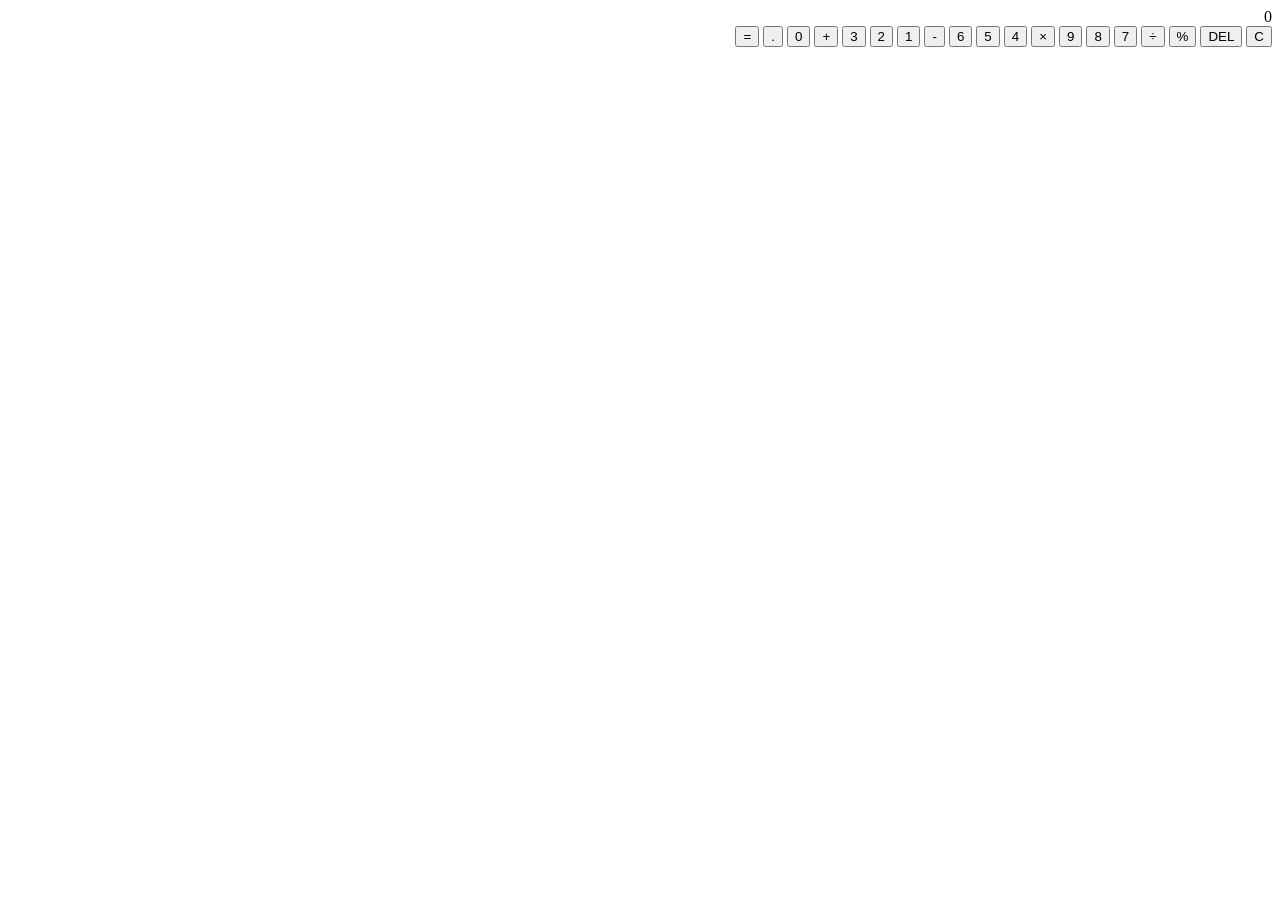
==== calculator/index.html @ 8b990c37 "Add files via upload" ====
<!DOCTYPE html>
<html lang="ar" dir="rtl">
<head>
    <meta charset="UTF-8">
    <meta name="viewport" content="width=device-width, initial-scale=1.0">
    <title>calculator</title>
    <link rel="stylesheet" href="test.css">
</head>
<body>
    <div class="calculator">
        <div class="display">
            <div class="previous-operand"></div>
            <div class="current-operand">0</div>
        </div>
        
        <div class="buttons">
            <button class="btn btn-function" data-action="clear">C</button>
            <button class="btn btn-function" data-action="delete">DEL</button>
            <button class="btn btn-function" data-action="percent">%</button>
            <button class="btn btn-operator" data-operator="/">÷</button>
            
            <button class="btn btn-number" data-number="7">7</button>
            <button class="btn btn-number" data-number="8">8</button>
            <button class="btn btn-number" data-number="9">9</button>
            <button class="btn btn-operator" data-operator="*">×</button>
            
            <button class="btn btn-number" data-number="4">4</button>
            <button class="btn btn-number" data-number="5">5</button>
            <button class="btn btn-number" data-number="6">6</button>
            <button class="btn btn-operator" data-operator="-">-</button>
            
            <button class="btn btn-number" data-number="1">1</button>
            <button class="btn btn-number" data-number="2">2</button>
            <button class="btn btn-number" data-number="3">3</button>
            <button class="btn btn-operator" data-operator="+">+</button>
            
            <button class="btn btn-number btn-zero" data-number="0">0</button>
            <button class="btn btn-number" data-number=".">.</button>
            <button class="btn btn-equals" data-action="equals">=</button>
        </div>
    </div>

    <script src="test.js"></script>
</body>
</html>
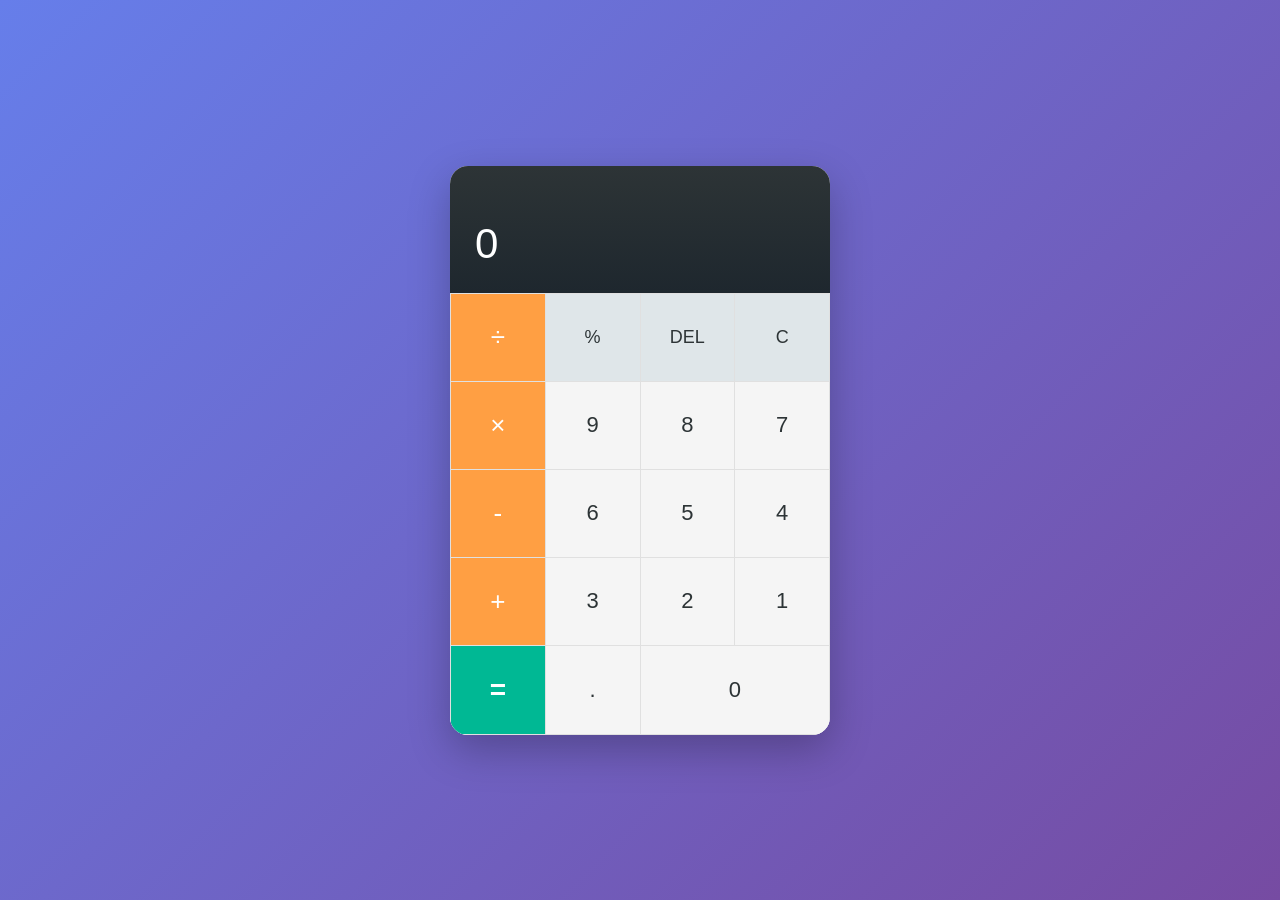
==== commit 28b24ff4: "Fix typo in stylesheet link in index.html" ====
--- a/calculator/index.html
+++ b/calculator/index.html
@@ -4,7 +4,7 @@
     <meta charset="UTF-8">
     <meta name="viewport" content="width=device-width, initial-scale=1.0">
     <title>calculator</title>
-    <link rel="stylesheet" href="test.css">
+    <link rel="stylesheet" href="calculator.css">
 </head>
 <body>
     <div class="calculator">
@@ -40,6 +40,6 @@
         </div>
     </div>
 
-    <script src="test.js"></script>
+    <script src="calculator.js"></script>
 </body>
 </html>
--- a/calculator/calculator.css
+++ b/calculator/calculator.css
@@ -0,0 +1,114 @@
+* {
+    margin: 0;
+    padding: 0;
+    box-sizing: border-box;
+}
+
+body {
+    font-family: 'Segoe UI', Tahoma, Geneva, Verdana, sans-serif;
+    background: linear-gradient(135deg, #667eea 0%, #764ba2 100%);
+    min-height: 100vh;
+    display: flex;
+    justify-content: center;
+    align-items: center;
+    padding: 20px;
+}
+
+.calculator {
+    background: #fff;
+    border-radius: 18px;
+    box-shadow: 0 15px 40px rgba(0, 0, 0, 0.25);
+    overflow: hidden;
+    width: 100%;
+    max-width: 380px;
+}
+
+.display {
+    background: linear-gradient(to bottom, #2d3436, #1e272e);
+    padding: 25px;
+    text-align: left;
+    min-height: 120px;
+    display: flex;
+    flex-direction: column;
+    justify-content: flex-end;
+}
+
+.previous-operand {
+    color: rgba(255, 255, 255, 0.6);
+    font-size: 18px;
+    min-height: 24px;
+    margin-bottom: 5px;
+}
+
+.current-operand {
+    color: #fff;
+    font-size: 42px;
+    font-weight: 300;
+    word-wrap: break-word;
+    word-break: break-all;
+}
+
+.buttons {
+    display: grid;
+    grid-template-columns: repeat(4, 1fr);
+    gap: 1px;
+    background: #e0e0e0;
+    padding: 1px;
+}
+
+.btn {
+    border: none;
+    background: #f5f5f5;
+    font-size: 22px;
+    padding: 28px;
+    cursor: pointer;
+    transition: all 0.15s ease;
+    font-weight: 500;
+}
+
+.btn:hover {
+    background: #e8e8e8;
+}
+
+.btn:active {
+    transform: scale(0.95);
+}
+
+.btn-number {
+    color: #2d3436;
+}
+
+.btn-operator {
+    background: #ff9f43;
+    color: white;
+    font-size: 26px;
+}
+
+.btn-operator:hover {
+    background: #ff8c1a;
+}
+
+.btn-function {
+    background: #dfe6e9;
+    color: #2d3436;
+    font-size: 18px;
+}
+
+.btn-function:hover {
+    background: #b2bec3;
+}
+
+.btn-equals {
+    background: #00b894;
+    color: white;
+    font-size: 28px;
+    font-weight: 600;
+}
+
+.btn-equals:hover {
+    background: #00a383;
+}
+
+.btn-zero {
+    grid-column: span 2;
+}
